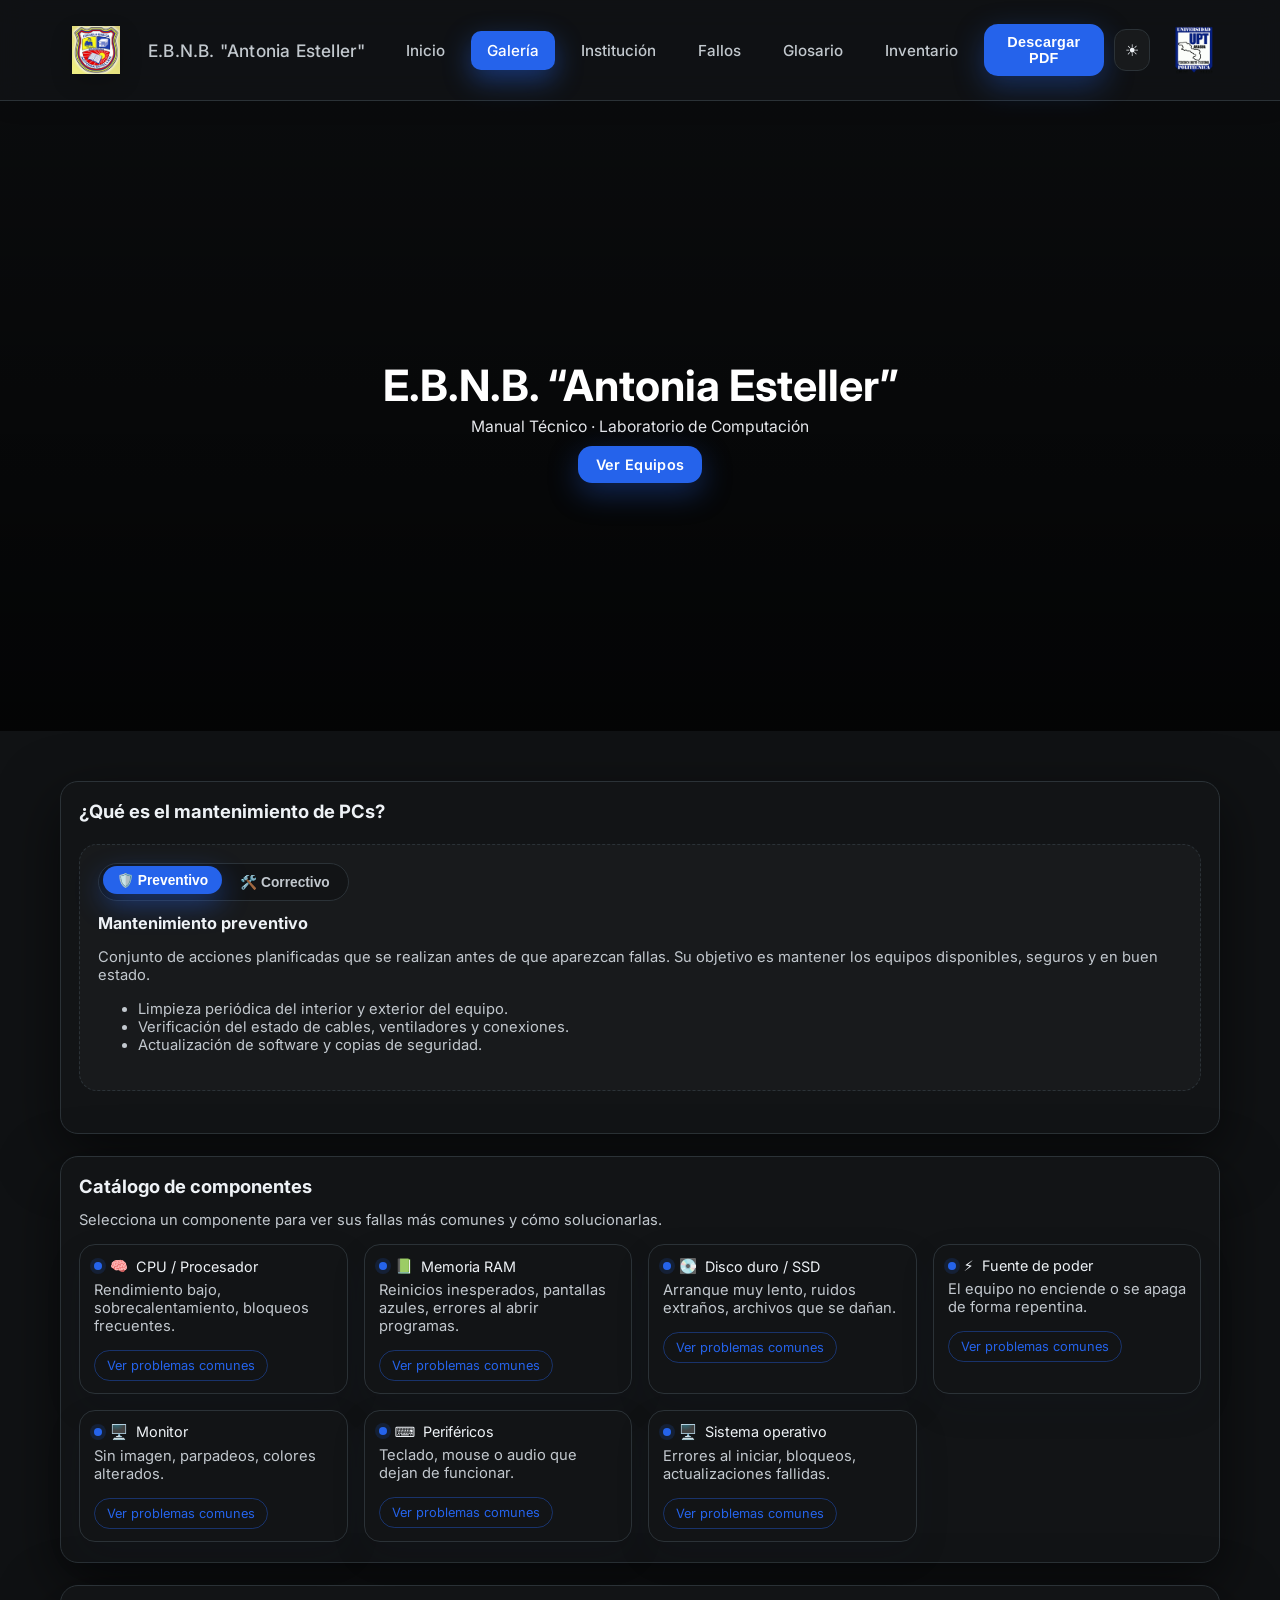
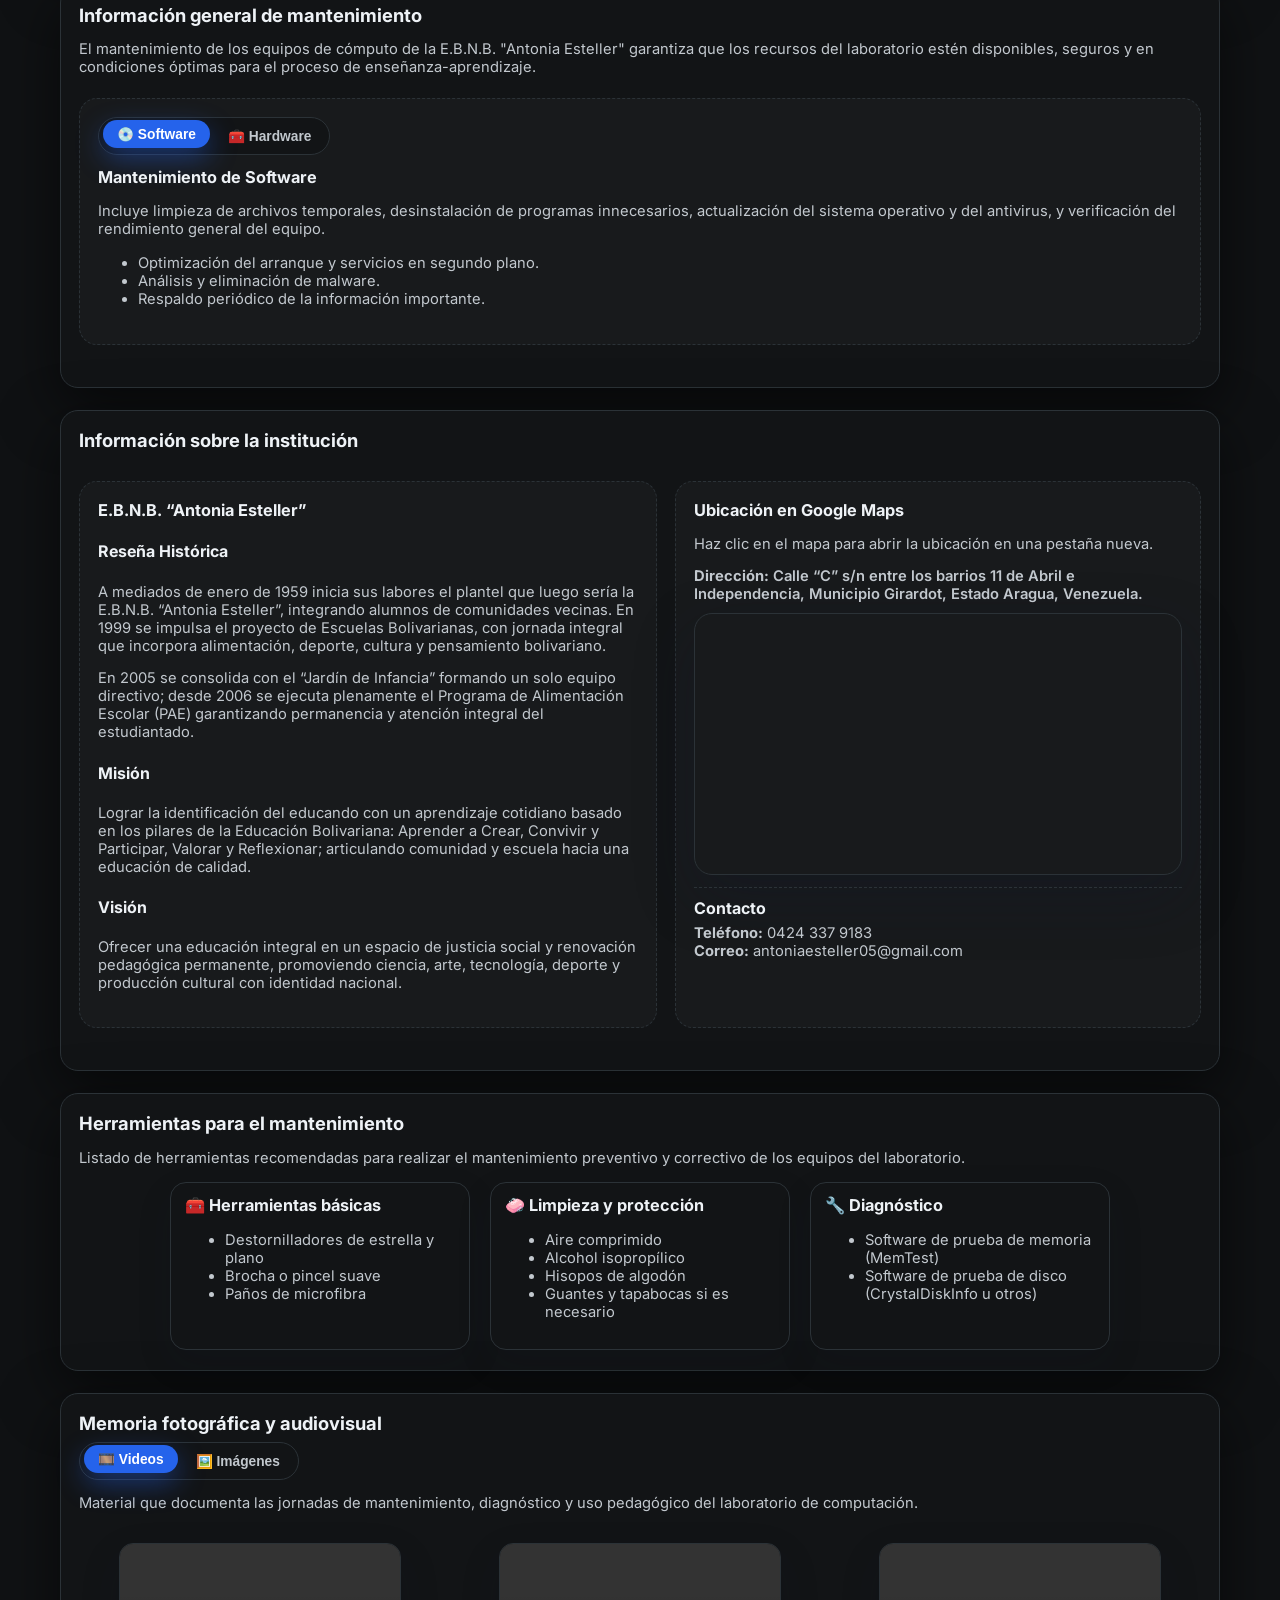
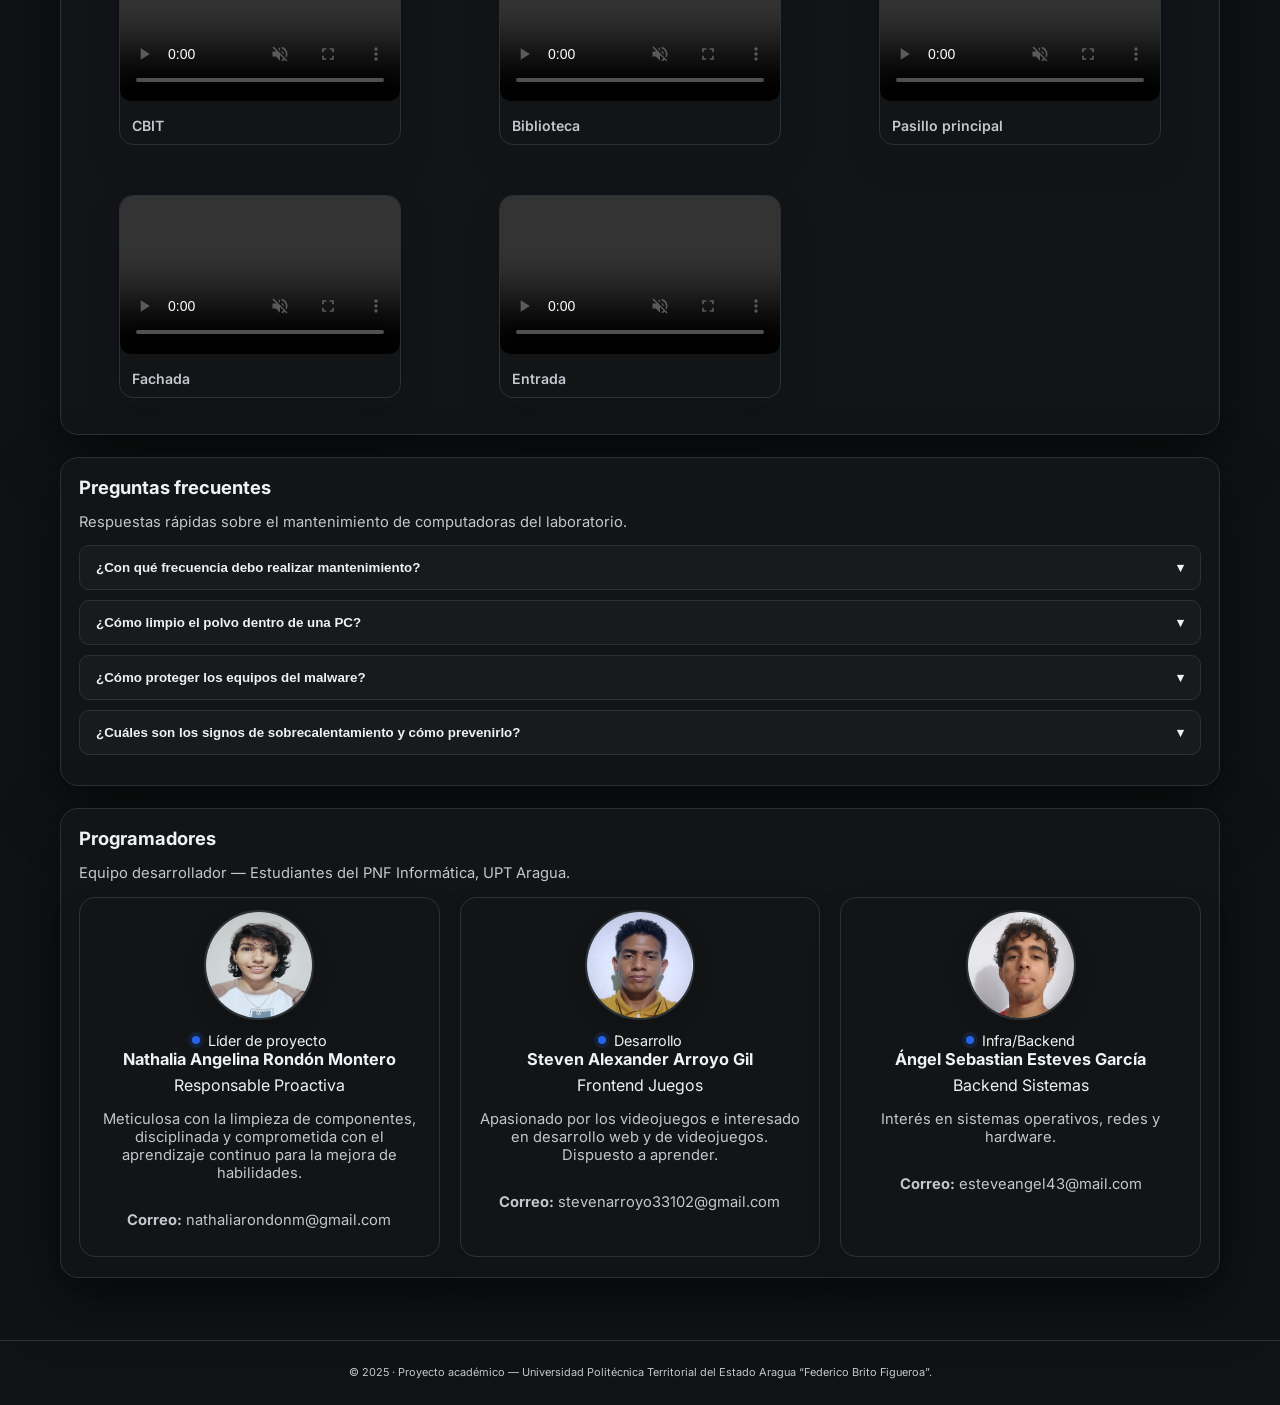
==== index.html @ 0a1c5b03 "Subida inicial desde manualfinal" ====
<!doctype html>
<html lang="es" class="dark">
<head>
  <meta charset="utf-8" />
  <meta name="viewport" content="width=device-width, initial-scale=1" />
  <title>Inicio · E.B.N.B. Antonia Esteller</title>
  <link rel="preconnect" href="https://fonts.googleapis.com">
  <link rel="preconnect" href="https://fonts.gstatic.com" crossorigin>
  <link href="https://fonts.googleapis.com/css2?family=Inter:wght@400;600;700&display=swap" rel="stylesheet">
  <link rel="stylesheet" href="./styles.css" />
  <link rel="icon" type="image/jpeg" href="fotos_videos/escudo.jpg" />
  <script type="module" src="./app.js" defer></script>
</head>
<body class="landing-page">
  <header class="header">
    <nav class="nav">
      <a class="brand" href="./index.html" id="homeBrand">
        <img id="brandLogo" src="fotos_videos/escudo.jpg" alt="Escudo E.B.N.B. Antonia Esteller" style="margin-left:-6px; height:48px;" />
        <span class="brand-name" style="padding-left:8px; white-space:nowrap;">E.B.N.B. "Antonia Esteller"</span>
      </a>
      <div class="navLinks">
        <a href="#inicio">Inicio</a>
        
        <a href="#memoria">Galería</a>
        <a href="#institucion">Institución</a>
        <a href="./fallos.html">Fallos</a>
        <a href="./glosario.html">Glosario</a>
  <a href="./pcs.html">Inventario</a>
        <button id="downloadPagePDF" class="btn">Descargar PDF</button>
  <button id="themeToggle" class="icon-btn" title="Tema">☾</button>
    <img id="uptLogo" src="fotos_videos/uptaclaro.png" alt="UPT Aragua" style="height:48px; margin-left:10px;"/>
      </div>
    </nav>
  </header>

  <main id="inicio">
    <!-- HERO con videos de fondo -->
    <section class="landing-hero">
      <video id="bgVidA" class="landing-video" autoplay muted playsinline loop></video>
      <video id="bgVidB" class="landing-video" autoplay muted playsinline loop style="opacity:0"></video>
      <div class="landing-fader" aria-hidden="true"></div>
      <div class="landing-overlay">
        <h1 class="landing-title">E.B.N.B. “Antonia Esteller”</h1>
        <p class="landing-sub">Manual Técnico · Laboratorio de Computación</p>
        <div class="landing-cta">
          <a class="btn" href="./pcs.html">Ver Equipos</a>
        </div>
      </div>
    </section>

    <div class="container">
      <!-- Concepto de mantenimiento (subido) -->
      <section class="section" id="conceptoMantenimiento">
        <h2>¿Qué es el mantenimiento de PCs?</h2>
        <div class="section inner">
          <div class="segmented" id="maintTabs">
            <button class="active" data-type="preventivo">🛡️ Preventivo</button>
            <button data-type="correctivo">🛠️ Correctivo</button>
          </div>
          <div id="maintContent" class="fade-panel"></div>
        </div>
      </section>

      <!-- Catálogo de componentes -->
      <section class="section" id="catalogo">
        <h2>Catálogo de componentes</h2>
        <p class="muted">Selecciona un componente para ver sus fallas más comunes y cómo solucionarlas.</p>
        <div id="componentGuideList" class="gallery-grid"></div>
      </section>

      <!-- Información general + Software / Hardware -->
      <section class="section" id="infoMantenimiento">
        <h2>Información general de mantenimiento</h2>
        <p>El mantenimiento de los equipos de cómputo de la E.B.N.B. "Antonia Esteller" garantiza que los recursos del laboratorio estén disponibles, seguros y en condiciones óptimas para el proceso de enseñanza-aprendizaje.</p>
        <div class="section inner">
          <div class="segmented" id="hwSwTabs">
            <button class="active" data-type="software">💿 Software</button>
            <button data-type="hardware">🧰 Hardware</button>
          </div>
          <div id="hwSwContent" class="fade-panel"></div>
        </div>
      </section>

      <!-- Información institucional + mapa -->
      <section class="section" id="institucion">
        <h2>Información sobre la institución</h2>
        <div class="columns">
          <div class="section inner">
            <h3>E.B.N.B. “Antonia Esteller”</h3>
            <h4>Reseña Histórica</h4>
            <p>A mediados de enero de 1959 inicia sus labores el plantel que luego sería la E.B.N.B. “Antonia Esteller”, integrando alumnos de comunidades vecinas. En 1999 se impulsa el proyecto de Escuelas Bolivarianas, con jornada integral que incorpora alimentación, deporte, cultura y pensamiento bolivariano.</p>
            <p>En 2005 se consolida con el “Jardín de Infancia” formando un solo equipo directivo; desde 2006 se ejecuta plenamente el Programa de Alimentación Escolar (PAE) garantizando permanencia y atención integral del estudiantado.</p>
            <h4>Misión</h4>
            <p>Lograr la identificación del educando con un aprendizaje cotidiano basado en los pilares de la Educación Bolivariana: Aprender a Crear, Convivir y Participar, Valorar y Reflexionar; articulando comunidad y escuela hacia una educación de calidad.</p>
            <h4>Visión</h4>
            <p>Ofrecer una educación integral en un espacio de justicia social y renovación pedagógica permanente, promoviendo ciencia, arte, tecnología, deporte y producción cultural con identidad nacional.</p>
          </div>
          <div class="section inner">
            <h3>Ubicación en Google Maps</h3>
            <p class="muted">Haz clic en el mapa para abrir la ubicación en una pestaña nueva.</p>
            <p class="address"><strong>Dirección:</strong> Calle “C” s/n entre los barrios 11 de Abril e Independencia, Municipio Girardot, Estado Aragua, Venezuela.</p>
            <div class="map-wrapper">
              <!-- Embed search for the literal place name to avoid needing a pb parameter -->
              <a href="https://www.google.com/maps/search/?api=1&query=EBNB+Antonia+Esteller" target="_blank" rel="noopener">
                <iframe
                  class="map-iframe"
                  loading="lazy"
                  referrerpolicy="no-referrer-when-downgrade"
                  src="https://www.google.com/maps?q=EBNB+Antonia+Esteller&output=embed&hl=es">
                </iframe>
              </a>
            </div>
            <div class="contact">
              <h4>Contacto</h4>
              <p><strong>Teléfono:</strong> <a href="tel:+584243379183">0424 337 9183</a></p>
              <p><strong>Correo:</strong> <a href="mailto:antoniaesteller05@gmail.com">antoniaesteller05@gmail.com</a></p>
            </div>
          </div>
        </div>
      </section>

      <!-- Herramientas -->
      <section class="section" id="toolsSection">
        <h2>Herramientas para el mantenimiento</h2>
        <p class="muted">Listado de herramientas recomendadas para realizar el mantenimiento preventivo y correctivo de los equipos del laboratorio.</p>
        <div id="toolsContent" class="tools-grid"></div>
      </section>

      <!-- Memoria fotográfica -->
      <section class="section" id="memoria">
        <h2>Memoria fotográfica y audiovisual</h2>
        <div class="segmented" id="mediaToggle">
          <button class="active" data-type="videos">🎞️ Videos</button>
          <button data-type="imagenes">🖼️ Imágenes</button>
        </div>
        <p class="muted" id="videosIntro">Material que documenta las jornadas de mantenimiento, diagnóstico y uso pedagógico del laboratorio de computación.</p>
        <div id="mediaContent" class="fade-panel">
          <div class="video-gallery" id="videoGallery"></div>
          <div class="gallery-grid" id="imageGallery" style="display:none"></div>
        </div>
      </section>

      <!-- Preguntas frecuentes -->
      <section class="section" id="faq">
        <h2>Preguntas frecuentes</h2>
        <p class="muted">Respuestas rápidas sobre el mantenimiento de computadoras del laboratorio.</p>
        <div id="faqList" class="faq"></div>
      </section>

      <!-- Programadores (al final, tarjetas con espacio para foto) -->
      <section class="section" id="programadores">
        <h2>Programadores</h2>
        <p class="muted">Equipo desarrollador — Estudiantes del PNF Informática, UPT Aragua.</p>
        <div class="dev-grid">
          <article class="card dev-card">
            <figure class="dev-photo"><img src="fotos_videos/nathalia.png" alt="Foto Nathalia Angelina Rondón Montero" /></figure>
            <div class="kv"><span class="dot"></span><span>Líder de proyecto</span></div>
            <h3>Nathalia Angelina Rondón Montero</h3>
            <div class="meta">
              <span class="tag">Responsable</span>
              <span class="tag">Proactiva</span>
            </div>
            <p class="muted">Meticulosa con la limpieza de componentes, disciplinada y comprometida con el aprendizaje continuo para la mejora de habilidades.</p>
            <p class="muted"><strong>Correo:</strong> nathaliarondonm@gmail.com</p>
          </article>

          <article class="card dev-card">
            <figure class="dev-photo"><img src="fotos_videos/steven.png" alt="Foto Steven Alexander Arroyo Gil" /></figure>
            <div class="kv"><span class="dot"></span><span>Desarrollo</span></div>
            <h3>Steven Alexander Arroyo Gil</h3>
            <div class="meta">
              <span class="tag">Frontend</span>
              <span class="tag">Juegos</span>
            </div>
            <p class="muted">Apasionado por los videojuegos e interesado en desarrollo web y de videojuegos. Dispuesto a aprender.</p>
            <p class="muted"><strong>Correo:</strong> stevenarroyo33102@gmail.com</p>
          </article>

          <article class="card dev-card">
            <figure class="dev-photo"><img src="fotos_videos/angel.png" alt="Foto Ángel Sebastian Esteves García" /></figure>
            <div class="kv"><span class="dot"></span><span>Infra/Backend</span></div>
            <h3>Ángel Sebastian Esteves García</h3>
            <div class="meta">
              <span class="tag">Backend</span>
              <span class="tag">Sistemas</span>
            </div>
            <p class="muted">Interés en sistemas operativos, redes y hardware.</p>
            <p class="muted"><strong>Correo:</strong> esteveangel43@mail.com</p>
          </article>
        </div>
      </section>
    </div>
  </main>

  <footer class="footer">
    <small>© 2025 · Proyecto académico — Universidad Politécnica Territorial del Estado Aragua “Federico Brito Figueroa”.</small>
  </footer>
</body>
</html>
---- styles.css ----
/* Estilos base inspirados en el diseño existente del proyecto */
:root{
  --bg:#ffffff; /* fondo principal blanco puro */
  --surface:#ffffff;
  --surface-2:#f5f7fa; /* paneles secundarios muy suaves */
  --text:#1a1d21;
  --muted:#5f6368;
  --border:#e3e5e8;
  --accent:#2563eb; /* azul de botones */
  --accent-hover:#1d4ed8; /* hover azul profundo */
  --shadow:0 10px 35px rgba(0,0,0,.08);
}

:root.dark{
  --bg:#101214;
  --surface:#121416;
  --surface-2:#181a1c;
  --text:#eef2f6; /* texto más claro para mejor contraste */
  --muted:#c2c8ce; /* gris más claro para párrafos en oscuro */
  --border:#2b3237; /* borde ligeramente más claro */
  --shadow:0 20px 60px rgba(0,0,0,.55);
}

*{box-sizing:border-box}
html,body{height:100%}
body{
  margin:0;
  font-family:'Inter', system-ui, -apple-system, BlinkMacSystemFont, 'Segoe UI', sans-serif;
  background:var(--bg);
  color:var(--text);
}

/* Alinear anclas con header sticky */
section, main[id]{scroll-margin-top:90px;}

img{max-width:100%; display:block}
a{text-decoration:none; color:inherit}

html{
  scroll-behavior:smooth; /* desplazamiento suave al hacer clic en navegación */
}

/* Header */
.header{
  position:sticky;
  top:0;
  z-index:40;
  backdrop-filter:blur(14px);
  background:rgba(255,255,255,.9);
  border-bottom:1px solid var(--border);
  box-shadow:0 8px 20px rgba(0,0,0,.06);
}
:root.dark .header{background:rgba(16,18,20,.85);}

.nav{
  max-width:1200px;
  margin:0 auto;
  display:flex;
  align-items:center;
  gap:18px;
  padding:16px 22px; /* barra un poco más alta como en el diseño original */
  color:#e5e7eb;
}

.brand{
  display:flex;
  align-items:center;
  gap:20px; /* más espacio entre el escudo y el texto */
  font-weight:700;
  letter-spacing:.2px;
}
.brand img{
  height:56px; /* escudo */
  width:auto;
  border-radius:0; /* sin contorno redondeado */
  box-shadow:0 8px 22px rgba(0,0,0,.18); /* sin halo alrededor */
  object-fit:contain;
  background:transparent;
}
.brand-name{font-size:1.08rem;}

.navLinks{
  margin-left:auto;
  display:flex;
  align-items:center;
  gap:10px;
}

.nav a{
  padding:10px 16px; /* más aire en la navegación */
  border-radius:10px;
  color:var(--muted);
  font-weight:500;
  font-size:.95rem; /* texto de nav ligeramente más grande */
  transition:background .22s ease, color .22s ease, transform .18s ease, box-shadow .22s ease;
}
.nav a:hover{
  background:var(--surface-2);
  color:var(--text);
  transform:translateY(-2px);
  box-shadow:0 6px 18px rgba(0,0,0,.10);
}

.nav a.active{
  background:var(--accent);
  color:#fff;
  box-shadow:0 10px 28px rgba(37,99,235,.45);
}

.btn{
  background:var(--accent);
  color:#fff;
  padding:10px 18px;
  border:none;
  border-radius:14px;
  font-weight:600;
  cursor:pointer;
  font-size:.9rem;
  letter-spacing:.3px;
  box-shadow:0 10px 30px rgba(37,99,235,.35);
  transition:transform .18s ease, box-shadow .25s ease, background .22s ease;
}
.btn:hover{
  background:var(--accent-hover);
  transform:translateY(-3px);
  box-shadow:0 16px 46px rgba(37,99,235,.50);
}

.icon-btn{
  background:var(--surface-2);
  border:1px solid var(--border);
  color:var(--text);
  border-radius:12px;
  width:42px;
  height:42px;
  display:inline-flex;
  align-items:center;
  justify-content:center;
  cursor:pointer;
  font-size:1rem;
  transition:background .2s ease, transform .18s ease, box-shadow .25s ease;
}
.icon-btn:hover{
  background:var(--surface);
  transform:translateY(-2px);
  box-shadow:0 10px 24px rgba(0,0,0,.12);
}

.container{
  max-width:1200px;
  margin:0 auto;
  padding:28px 20px 40px;
}

/* HERO */
.landing-hero{
  position:relative;
  height:clamp(460px, 70vh, 680px);
  overflow:hidden;
  background:#0d0f11; /* fondo neutro oscuro para contraste sin azul saturado */
  color:#fff;
}
.landing-video{
  position:absolute;
  inset:0;
  width:100%;
  height:100%;
  object-fit:cover;
  filter:brightness(.3);
  transition:opacity .9s ease;
}
.landing-fader{
  position:absolute;
  inset:0;
  background:linear-gradient(180deg, rgba(0,0,0,.25), rgba(0,0,0,.72));
}
.landing-overlay{
  position:relative;
  z-index:10;
  height:100%;
  display:flex;
  flex-direction:column;
  align-items:center;
  justify-content:center;
  text-align:center;
  padding:0 20px;
}
.landing-title{
  font-size: clamp(1.9rem, 1.3rem + 2.6vw, 2.7rem);
  margin:0 0 6px;
}
.landing-sub{
  margin:0;
  font-size:.98rem;
  color:#e5e7eb;
}
.landing-cta{margin-top:18px;}

/* Secciones */
.section{
  background:var(--surface);
  border-radius:18px;
  border:1px solid var(--border);
  padding:18px 18px 20px;
  box-shadow:var(--shadow);
  margin:22px 0;
}
.section h2{margin:0 0 8px; font-size:1.15rem;}
.section h3{margin:0 0 6px; font-size:1.02rem;}
.section p, .section li{color:var(--muted); font-size:.92rem;}
.section.inner{box-shadow:none; border-style:dashed; background:var(--surface-2);}

.muted{color:var(--muted);}

.columns{
  display:grid;
  grid-template-columns:1.1fr 1fr;
  gap:18px;
}

/* Segmented / toggles */
.segmented{
  display:inline-flex;
  padding:4px;
  border-radius:999px;
  background:var(--surface);
  border:1px solid var(--border);
  gap:4px;
}
.segmented button{
  border:none;
  background:transparent;
  padding:6px 14px;
  border-radius:999px;
  font-weight:600;
  font-size:.86rem;
  cursor:pointer;
  color:var(--muted);
  transition:background .16s ease, color .16s ease, transform .12s ease, box-shadow .18s ease;
}
.segmented button.active{
  background:var(--accent);
  color:#fff;
  transform:translateY(-2px);
  box-shadow:0 10px 28px rgba(37,99,235,.45);
}

.fade-panel{
  margin-top:12px;
  transition:opacity .18s ease, transform .18s ease;
}

/* Grid de tarjetas */
.gallery-grid{
  display:grid;
  grid-template-columns: repeat(auto-fill, minmax(220px, 1fr));
  gap:16px;
  margin-top:12px;
}

.card, .soft{
  background:var(--surface);
  border-radius:16px;
  border:1px solid var(--border);
  padding:12px 14px;
  box-shadow:0 14px 35px rgba(15,23,42,.12);
  transition:transform .16s ease, box-shadow .2s ease, border-color .16s ease;
}
.card:hover, .soft:hover{
  transform:translateY(-4px);
  box-shadow:0 20px 45px rgba(0,0,0,.12);
  border-color:var(--accent);
}

.kv{
  display:flex;
  align-items:center;
  gap:8px;
  font-size:.9rem;
}
.kv .dot{
  width:8px; height:8px; border-radius:999px; background:var(--accent);
  box-shadow:0 0 0 4px rgba(37,99,235,.15);
}

.card .actions{margin-top:10px; display:flex; gap:8px;}
.btn-outline{
  background:transparent;
  color:var(--accent);
  border-radius:999px;
  border:1px solid rgba(37,99,235,.4);
  padding:7px 12px;
  font-size:.8rem;
  cursor:pointer;
}
.btn-outline:hover{
  background:rgba(37,99,235,.08);
}

/* Herramientas */
.tools-grid{
  display:flex;
  flex-wrap:wrap;
  justify-content:center;
  gap:20px;
  margin-top:12px;
}
.tools-grid .soft{flex:0 1 300px;}

/* Emoji para cada contenedor de herramientas (solo 3 bloques) */
/* Eliminado pseudo-elementos de emojis: ahora van dentro del título */

/* FAQs (acordeón) */
.faq{display:block; margin-top:14px}
.faq .qa{background:var(--surface-2); border:1px solid var(--border); border-radius:10px; margin-bottom:10px; overflow:hidden}
.qa-toggle{width:100%; text-align:left; padding:14px 16px; background:transparent; border:0; font-weight:700; cursor:pointer; color:var(--text)}
.qa-toggle::after{content:'▾'; float:right; transition:transform .18s ease}
.qa-toggle[aria-expanded='true']::after{transform:rotate(-180deg)}
.qa-panel{padding:0 16px 0; color:var(--muted); transition:max-height .22s ease, padding .18s ease; overflow:hidden}

/* Memoria fotográfica */
.media-toggle{
  display:flex;
  gap:8px;
  margin:8px 0 12px;
}
.media-toggle button{
  border-radius:999px;
  border:1px solid var(--border);
  background:var(--surface-2);
  padding:6px 12px;
  cursor:pointer;
  display:flex;
  align-items:center;
  gap:6px;
  font-size:.85rem;
}
.media-toggle button.active{
  background:var(--accent);
  color:#fff;
  border-color:transparent;
}
.media-card{
  background:var(--surface);
  border:1px solid var(--border);
  border-radius:14px;
  padding:10px;
  box-shadow:0 16px 40px rgba(15,23,42,.14);
  display:flex;
  flex-direction:column;
  gap:6px;
}
.media-card video,
.media-card img{
  width:100%;
  border-radius:10px;
}
.media-card figcaption{
  font-size:.88rem;
  color:var(--muted);
}

.video-gallery{
  display:grid;
  grid-template-columns:repeat(auto-fill, minmax(360px,1fr)); /* más grandes, estilo miniatura YouTube */
  gap:18px;
  margin-top:12px;
}
.video-gallery .media-card{padding:0; overflow:hidden}
.video-gallery .media-card video{aspect-ratio:16/9; object-fit:cover; display:block}
.video-gallery .media-card figcaption{padding:10px 12px; font-weight:600}

/* ocultar pie de foto en imágenes */
#imageGallery .media-card figcaption{display:none}

/* Mapa */
.map-wrapper{
  border-radius:18px;
  overflow:hidden;
  border:1px solid var(--border);
  box-shadow:0 22px 60px rgba(15,23,42,.3);
}
.map-iframe{
  width:100%;
  height:260px;
  border:0;
  display:block;
}

.address{color:var(--muted); margin:6px 0 10px; font-weight:600}
.contact{margin-top:12px; padding-top:10px; border-top:1px dashed var(--border)}
.contact h4{margin:0 0 6px}
.contact p{margin:0; color:var(--muted)}

/* Lightbox */
.lightbox-overlay{
  position:fixed; inset:0; background:rgba(0,0,0,.85);
  display:flex; align-items:center; justify-content:center;
  z-index:1000; opacity:0; pointer-events:none; transition:opacity .2s ease;
}
.lightbox-overlay.show{opacity:1; pointer-events:auto}
.lightbox-content{max-width:min(92vw,1200px); max-height:92vh;}
.lightbox-content img{width:100%; height:auto; display:block; border-radius:10px; box-shadow:0 30px 80px rgba(0,0,0,.5)}

/* Programadores */
.dev-grid{display:grid; grid-template-columns:repeat(auto-fit, minmax(280px,1fr)); gap:20px; margin-top:14px}
.dev-card{display:flex; flex-direction:column; align-items:center; text-align:center}
.dev-photo{width:110px; height:110px; border-radius:50%; background:var(--surface-2); border:2px solid var(--border); margin:0 0 12px; display:flex; align-items:center; justify-content:center; overflow:hidden; box-shadow:0 8px 24px rgba(0,0,0,.15)}
.dev-photo img{width:100%; height:100%; object-fit:cover}
.dev-card .kv{justify-content:center}

/* Footer */
.footer{
  border-top:1px solid var(--border);
  padding:22px 0 26px;
  text-align:center;
  font-size:.82rem;
  color:var(--muted);
}

/* Redesigned modal styles */
.component-box {
  display: grid;
  grid-template-columns: repeat(auto-fit, minmax(200px, 1fr));
  gap: 12px;
  margin-top: 16px;
}
.component-item {
  background: var(--surface-2);
  border: 1px solid var(--border);
  border-radius: 8px;
  padding: 12px 10px 16px;
  text-align: center;
  box-shadow: 0 4px 12px rgba(0, 0, 0, 0.1);
}
.component-item strong {
  display: block;
  font-weight: 600;
  margin-bottom: 4px;
}
.component-item .comp-model{display:block;font-size:.72rem;font-weight:600;color:var(--accent);letter-spacing:.4px;margin-bottom:4px;}
.component-item .comp-cap{display:block;font-size:.72rem;color:var(--muted);}
.component-item .comp-serial{display:block;font-size:.62rem;color:var(--muted);margin-top:4px;letter-spacing:.3px}
.component-item .comp-state{display:inline-block;margin-top:6px;padding:4px 8px;border-radius:999px;font-size:.55rem;font-weight:700;letter-spacing:.5px}
.state-b{background:#0e5f2c;color:#d9fbe4;border:1px solid #1d8645}
.state-r{background:#7a4c00;color:#ffe9c2;border:1px solid #b26e00}
.state-m{background:#7a1818;color:#ffd7d7;border:1px solid #b92626}
.state-na{background:#3a3d42;color:#d0d4da;border:1px solid #4a4e54}
.toggle-buttons {
  display: flex;
  justify-content: center;
  gap: 10px;
  margin-top: 12px;
}
.toggle-buttons .btn-outline {
  padding: 6px 12px;
  font-size: 0.9rem;
  cursor: pointer;
}

/* Responsivo */
@media (max-width:860px){
  .nav{padding-inline:14px;}
  .navLinks{gap:6px;}
  .nav a{display:none;} /* navegación compacta básica */
  .columns{grid-template-columns:1fr;}
  .landing-hero{height:320px;}
}

/* PCs page styles */
.pc-grid{display:grid; grid-template-columns:repeat(auto-fit,minmax(240px,1fr)); gap:16px; margin-top:12px}
.pc-card{cursor:pointer}
.pc-head{display:flex; align-items:center; justify-content:space-between; gap:12px}
.pc-actions{display:flex; gap:8px}
.maint-badge{background:#ffe9e9; color:#7a1f1f; padding:6px 10px; border-radius:999px; font-weight:700; font-size:.83rem}
.pc-body{margin-top:10px}
.pc-body ul{margin:8px 0 0 18px}
.cmd-block{background:var(--surface-2); border:1px solid var(--border); padding:10px; border-radius:8px; white-space:pre-wrap; font-family:monospace; font-size:.86rem; margin-top:8px}

/* Modal / detail card for PC */
.pc-detail-overlay{position:fixed; inset:0; display:flex; align-items:center; justify-content:center; background:rgba(0,0,0,.6); z-index:1200; opacity:0; pointer-events:none; transition:opacity .18s ease}
.pc-detail-overlay.show{opacity:1; pointer-events:auto}
.pc-detail-card{width:min(820px,94%); max-height:88vh; overflow:auto; background:var(--surface); border-radius:12px; padding:18px; border:1px solid var(--border); box-shadow:0 30px 80px rgba(0,0,0,.45)}
.pc-detail-close{float:right}
.pc-detail-card h3{margin-top:0}
.detail-header{display:flex; align-items:center; justify-content:space-between; gap:12px; margin-bottom:10px}
.detail-header .title-row{display:flex; align-items:center; gap:10px}
.chip{display:inline-block; background:var(--surface-2); border:1px solid var(--border); border-radius:999px; padding:4px 10px; font-size:.75rem; font-weight:700; color:var(--muted)}
.detail-tabs{margin:6px 0 10px}
.detail-grid{display:grid; grid-template-columns:2fr 1fr; gap:16px; align-items:start}
.detail-summary{background:var(--surface-2); border:1px solid var(--border); border-radius:14px; padding:12px 12px 14px; box-shadow:0 14px 35px rgba(0,0,0,.10); max-height:420px; overflow:auto}
.summary-card h4{margin:0 0 8px; font-size:.85rem}
.summary-list{list-style:none; margin:0 0 10px; padding:0; font-size:.7rem; line-height:1.25}
.summary-list li{margin:4px 0}
.summary-sw{list-style:none; margin:0; padding:0; display:grid; grid-template-columns:repeat(auto-fill,minmax(120px,1fr)); gap:6px; font-size:.62rem}
.summary-sw li{background:var(--surface); border:1px solid var(--border); border-radius:8px; padding:6px 6px; display:flex; flex-direction:column; gap:2px}
.detail-pane .soft{margin:0}
@media(max-width:760px){.detail-grid{grid-template-columns:1fr}.detail-summary{order:-1;max-height:none}}

/* Glossary page */
.glossary-wrapper{max-width:1100px;margin:0 auto;padding:10px 0}
.glossary-search{display:flex;flex-wrap:wrap;gap:10px;align-items:center;margin:10px 0 16px}
.glossary-search input{flex:1;min-width:220px;padding:10px 14px;border:1px solid var(--border);border-radius:10px;background:var(--surface-2);color:var(--text);font-size:.9rem}
.glossary-search input:focus{outline:2px solid var(--accent);outline-offset:2px}
.letter-bar{display:flex;flex-wrap:wrap;gap:6px;margin:6px 0 4px}
.letter-bar button{background:var(--surface-2);border:1px solid var(--border);border-radius:8px;padding:6px 10px;font-size:.75rem;font-weight:600;cursor:pointer;min-width:34px}
.letter-bar button.active{background:var(--accent);color:#fff;border-color:var(--accent);box-shadow:0 8px 24px rgba(37,99,235,.35)}
.letter-bar button.disabled{opacity:.35;cursor:not-allowed}
.glossary-list{display:grid;grid-template-columns:repeat(auto-fit,minmax(260px,1fr));gap:16px;margin-top:16px}
.glossary-entry{background:var(--surface);border:1px solid var(--border);border-radius:14px;padding:14px 16px;display:flex;flex-direction:column;gap:8px;box-shadow:0 14px 35px rgba(15,23,42,.12);transition:transform .16s ease, box-shadow .25s ease}
.glossary-entry:hover{transform:translateY(-3px);box-shadow:0 20px 50px rgba(0,0,0,.18);border-color:var(--accent)}
.glossary-term{font-weight:700;font-size:.95rem;margin:0;display:flex;align-items:center;gap:8px}
.glossary-term .badge{background:var(--accent);color:#fff;font-size:.65rem;font-weight:600;padding:4px 6px;border-radius:6px}
.glossary-def{margin:0;font-size:.82rem;color:var(--muted);line-height:1.4}
.no-results{margin-top:20px;text-align:center;font-size:.9rem;color:var(--muted)}

@media (max-width:700px){
  .glossary-list{grid-template-columns:repeat(auto-fit,minmax(200px,1fr))}
}

/* Fallos (problemas) page */
.fault-layout{display:grid;grid-template-columns:280px 1fr;gap:26px;align-items:start}
@media(max-width:980px){.fault-layout{grid-template-columns:220px 1fr}}
@media(max-width:760px){.fault-layout{grid-template-columns:1fr;}
  .fault-left{order:2}
  .fault-center{order:1}
}
.fault-left{position:sticky;top:100px;align-self:start;display:flex;flex-direction:column;gap:18px}
.component-nav{background:var(--surface);border:1px solid var(--border);border-radius:16px;padding:14px 12px;box-shadow:var(--shadow);max-height:60vh;overflow:auto}
.component-nav h3{margin:0 0 10px;font-size:.9rem;text-transform:uppercase;letter-spacing:.5px;color:var(--muted)}
.component-nav ul{list-style:none;margin:0;padding:0;display:flex;flex-direction:column;gap:6px}
.component-nav button{width:100%;text-align:left;border:1px solid var(--border);background:var(--surface-2);padding:8px 10px;border-radius:10px;font-size:.8rem;font-weight:600;cursor:pointer;display:flex;align-items:center;gap:8px;transition:background .16s ease, color .16s ease, border-color .18s ease}
.component-nav button .dot{width:8px;height:8px;border-radius:50%;background:var(--accent)}
.component-nav button:hover{background:var(--surface);}
.component-nav button.active{background:var(--accent);color:#fff;border-color:var(--accent);box-shadow:0 10px 30px rgba(37,99,235,.4)}
.problem-list{background:var(--surface);border:1px solid var(--border);border-radius:16px;padding:14px 14px;box-shadow:var(--shadow);max-height:40vh;overflow:auto}
.problem-list h4{margin:0 0 8px;font-size:.85rem;text-transform:uppercase;letter-spacing:.5px;color:var(--muted)}
.problem-list ul{list-style:none;margin:0;padding:0;display:flex;flex-direction:column;gap:6px}
.problem-list li button{width:100%;text-align:left;background:var(--surface-2);border:1px solid var(--border);padding:8px 10px;border-radius:10px;font-size:.75rem;font-weight:600;cursor:pointer;display:block;transition:background .16s ease, border-color .16s ease}
.problem-list li button:hover{background:var(--surface);}
.problem-list li button.active{background:var(--accent);color:#fff;border-color:var(--accent)}

.fault-center{background:var(--surface);border:1px solid var(--border);border-radius:20px;padding:28px 30px;box-shadow:var(--shadow);min-height:480px}
.fault-center header{margin-bottom:24px}
.fault-center h2{margin:0 0 4px;font-size:1.3rem}
.fault-center .problem-meta{font-size:.8rem;color:var(--muted);display:flex;gap:10px;flex-wrap:wrap}
.fault-section{margin:0 0 26px}
.fault-section h3{margin:0 0 10px;font-size:1rem;position:relative;padding-left:28px}
.fault-section h3:before{content:"";position:absolute;left:6px;top:6px;width:14px;height:14px;border-radius:4px;background:var(--accent);box-shadow:0 0 0 4px rgba(37,99,235,.25)}
.fault-section p, .fault-section li{font-size:.88rem;line-height:1.55;color:var(--muted)}
.component-nav button, .problem-list li button{color:var(--text)}
html.dark .fault-section p, html.dark .fault-section li{color:var(--text)}
html.dark .component-nav button, html.dark .problem-list li button{color:var(--text)}
.fault-section ul{margin:10px 0 0 20px}
.fault-tips{background:var(--surface-2);border:1px solid var(--border);border-radius:14px;padding:14px 16px;margin-top:8px}
.fault-tips h4{margin:0 0 6px;font-size:.85rem;text-transform:uppercase;letter-spacing:.5px;color:var(--muted)}
.badge-inline{display:inline-block;background:var(--accent);color:#fff;font-size:.65rem;font-weight:700;padding:4px 8px;border-radius:999px;margin-right:6px}
.code-inline{font-family:monospace;background:var(--surface-2);padding:3px 6px;border-radius:6px;font-size:.75rem}
.wide-block{background:var(--surface-2);border:1px solid var(--border);border-radius:12px;padding:14px 16px;margin:12px 0;font-size:.8rem;white-space:pre-wrap;font-family:monospace}

/* Animations for selection */
@keyframes fadeIn{from{opacity:0;transform:translateY(6px)}to{opacity:1;transform:translateY(0)}}
@keyframes slideIn{from{opacity:0;transform:translateX(12px)}to{opacity:1;transform:translateX(0)}}
.animate-fade{animation:fadeIn .35s ease}
.animate-slide{animation:slideIn .35s ease}

@media(max-width:680px){
  .fault-center{padding:20px 18px}
  .fault-section h3{padding-left:24px}
}
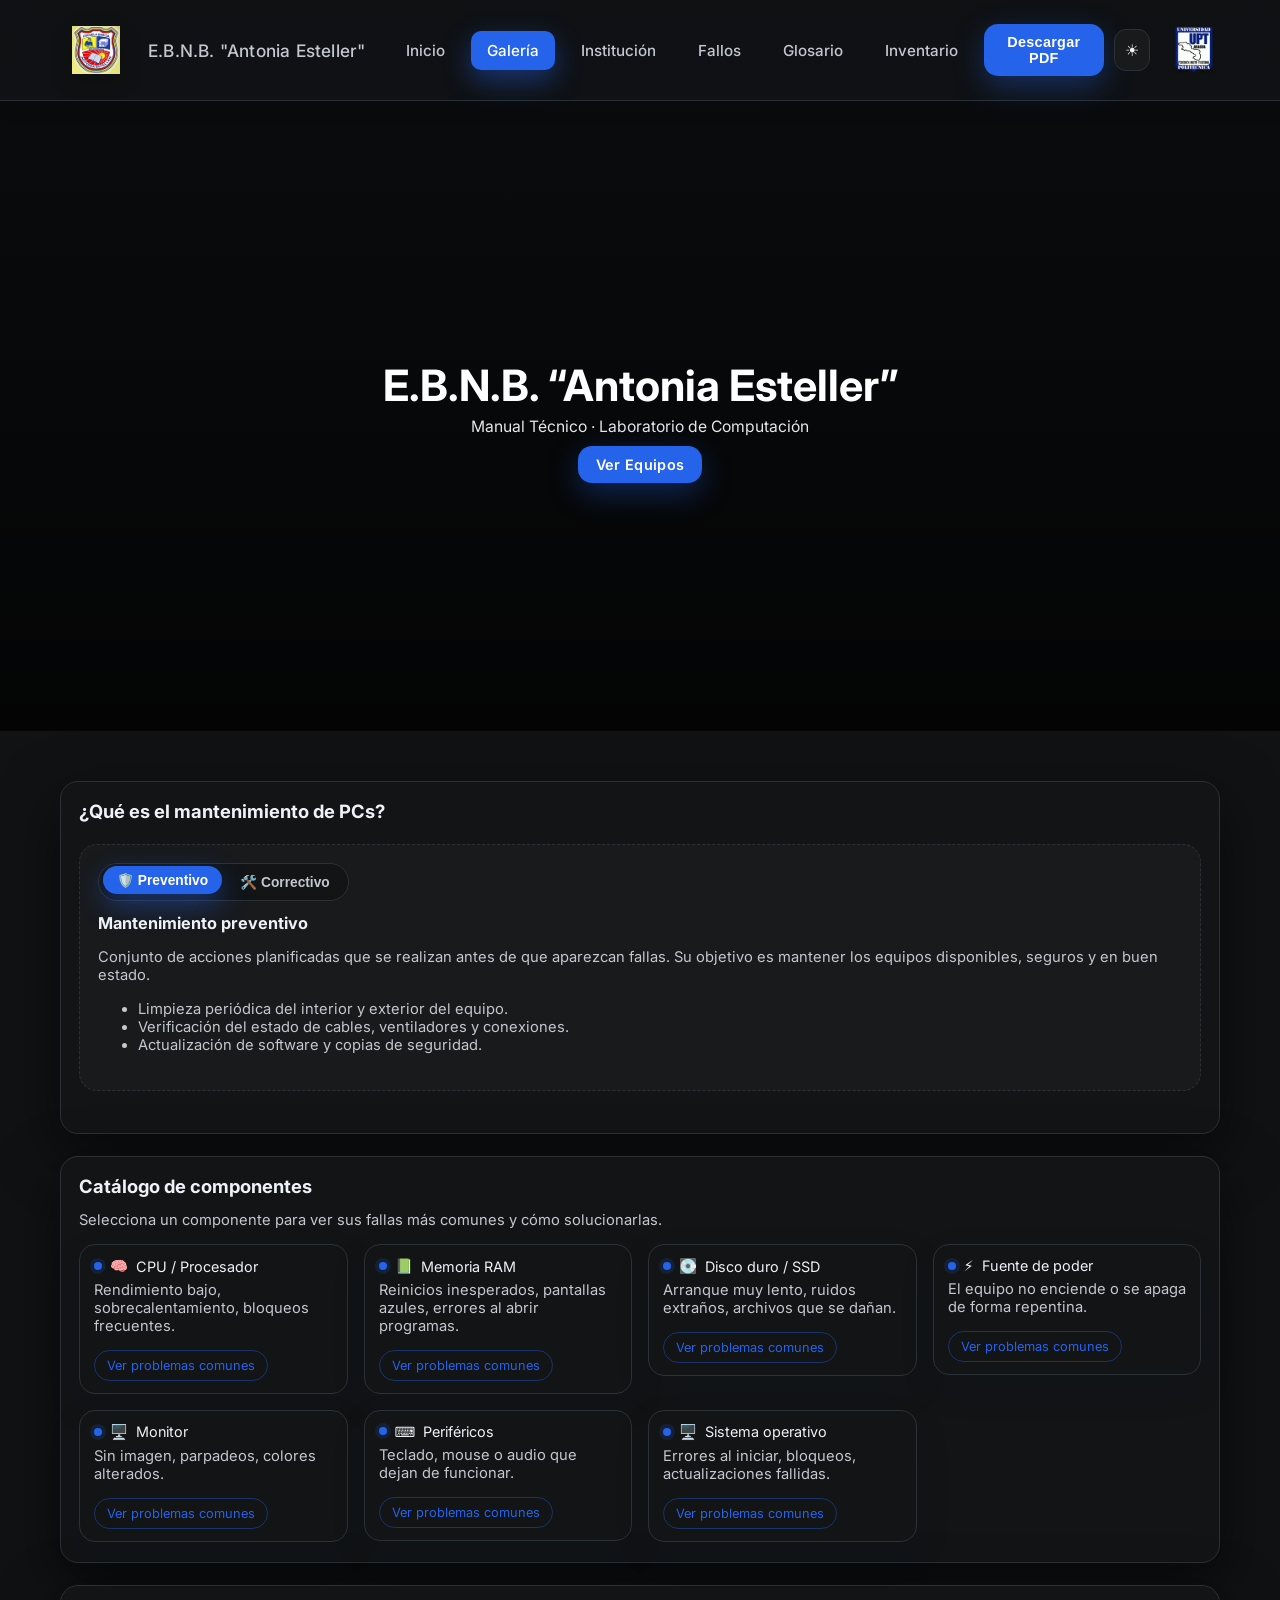
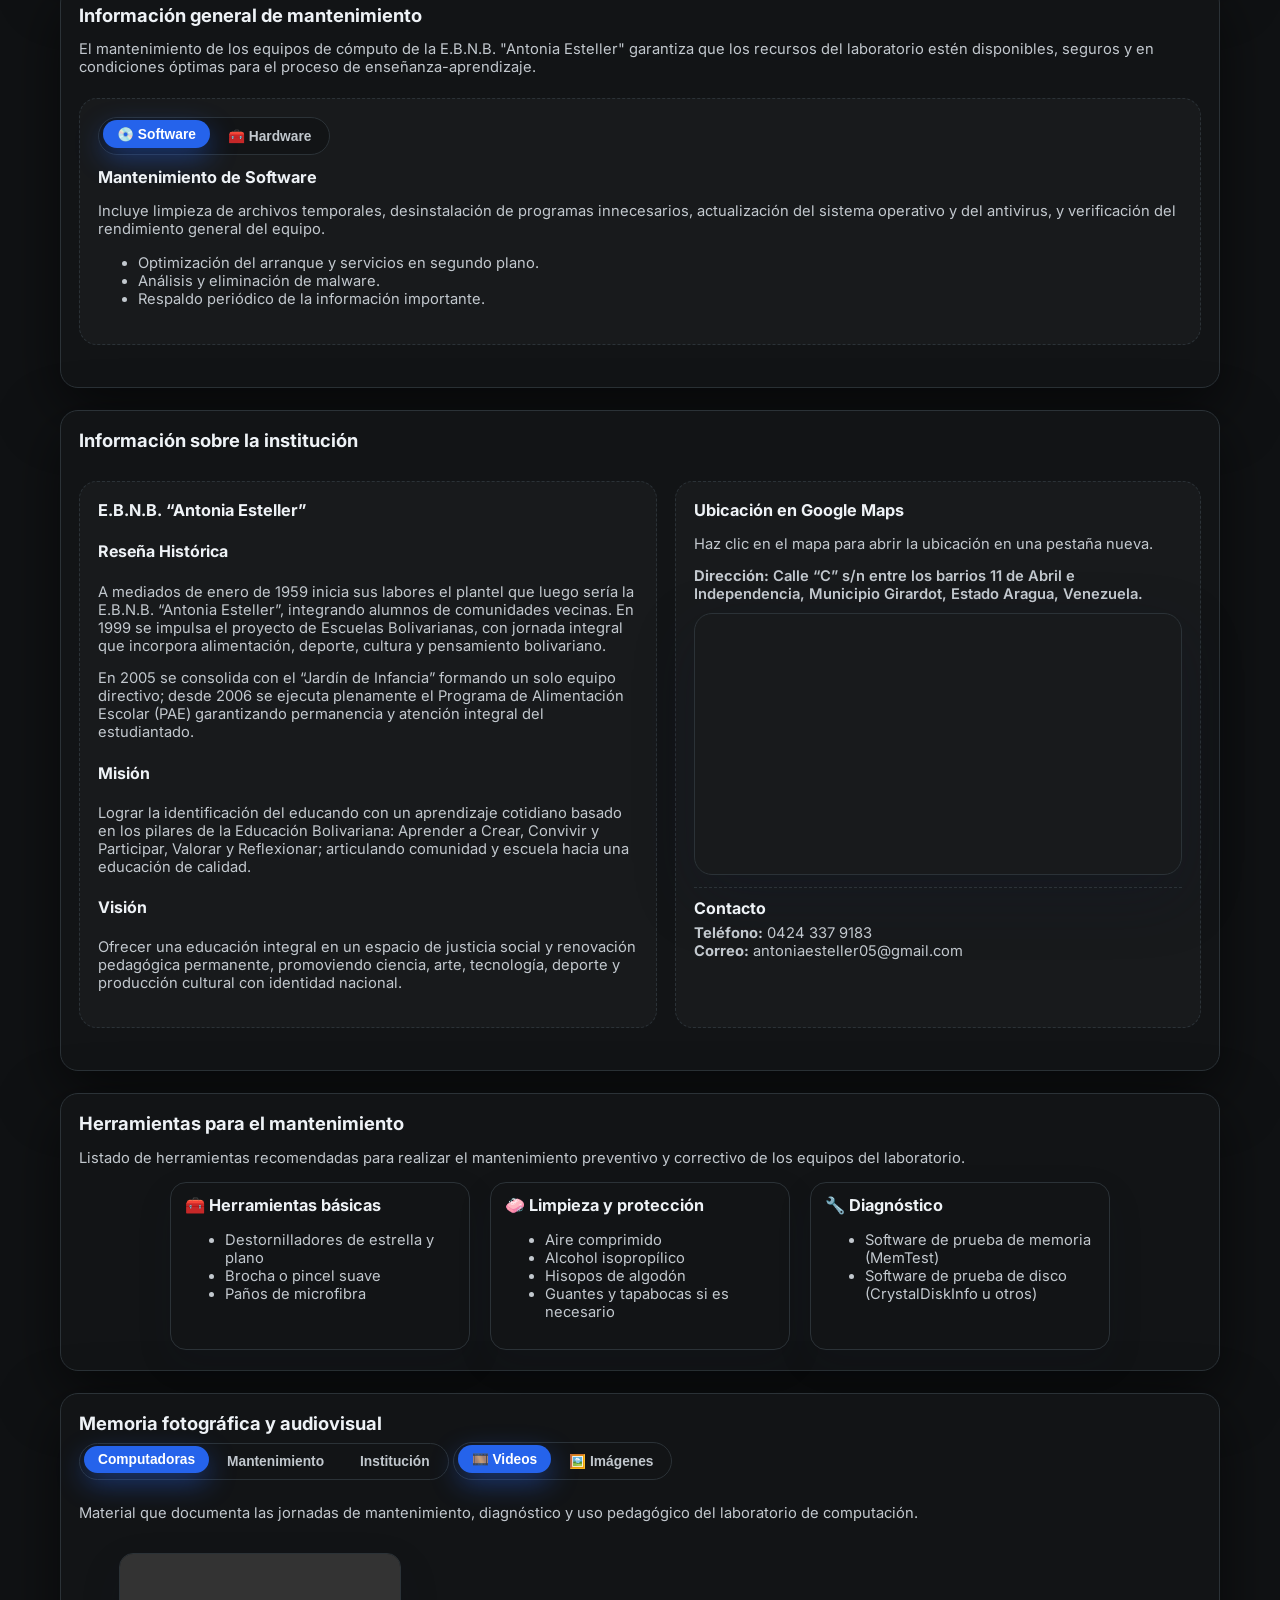
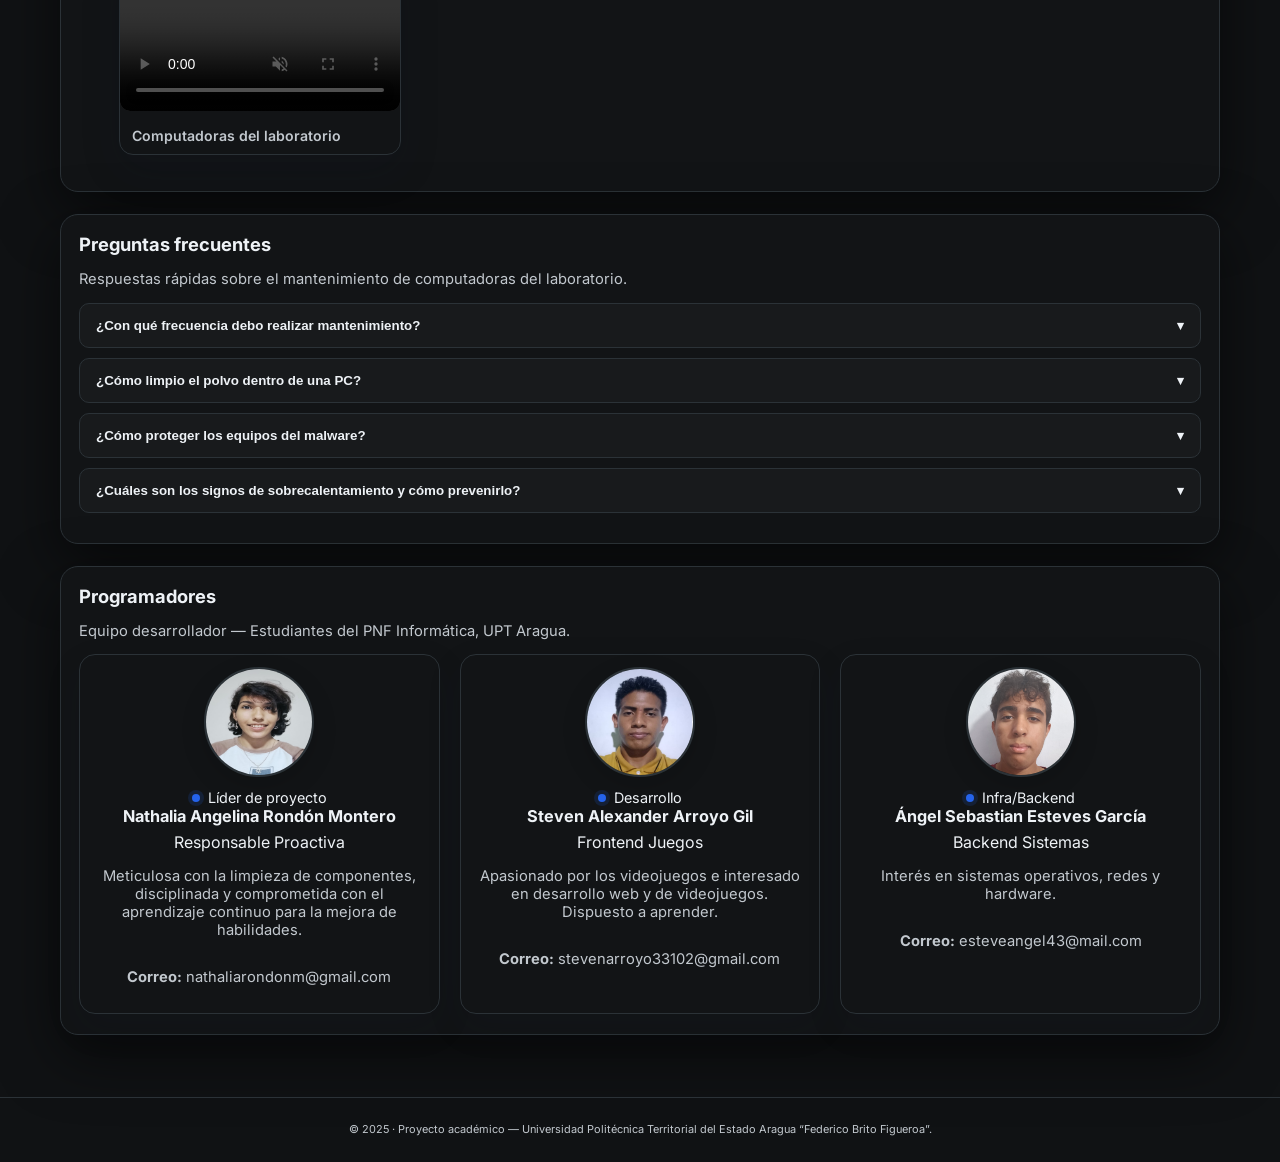
==== commit 24319029: "Restaura cambios del sitio" ====
--- a/index.html
+++ b/index.html
@@ -129,6 +129,12 @@
       <!-- Memoria fotográfica -->
       <section class="section" id="memoria">
         <h2>Memoria fotográfica y audiovisual</h2>
+        <div class="segmented" id="mediaCategoryToggle" style="margin-bottom:10px;">
+          <button class="active" data-category="computadoras">Computadoras</button>
+          <button data-category="mantenimiento">Mantenimiento</button>
+          <button data-category="perifericos">Periféricos</button>
+          <button data-category="institucion">Institución</button>
+        </div>
         <div class="segmented" id="mediaToggle">
           <button class="active" data-type="videos">🎞️ Videos</button>
           <button data-type="imagenes">🖼️ Imágenes</button>
@@ -177,7 +183,7 @@
           </article>
 
           <article class="card dev-card">
-            <figure class="dev-photo"><img src="fotos_videos/angel.png" alt="Foto Ángel Sebastian Esteves García" /></figure>
+            <figure class="dev-photo"><img src="fotos_videos/angel.jpg" alt="Foto Ángel Sebastian Esteves García" /></figure>
             <div class="kv"><span class="dot"></span><span>Infra/Backend</span></div>
             <h3>Ángel Sebastian Esteves García</h3>
             <div class="meta">
--- a/styles.css
+++ b/styles.css
@@ -231,12 +231,26 @@
   border:none;
   background:transparent;
   padding:6px 14px;
+  max-width:220px;
   border-radius:999px;
   font-weight:600;
   font-size:.86rem;
   cursor:pointer;
   color:var(--muted);
+  overflow:hidden;
+  white-space:nowrap;
   transition:background .16s ease, color .16s ease, transform .12s ease, box-shadow .18s ease;
+}
+.segmented button.pill-hidden{
+  opacity:0;
+  transform:translateY(-6px) scale(.92);
+  max-width:0;
+  padding-left:0;
+  padding-right:0;
+  margin-left:0;
+  margin-right:0;
+  border-width:0;
+  pointer-events:none;
 }
 .segmented button.active{
   background:var(--accent);
@@ -256,6 +270,7 @@
   grid-template-columns: repeat(auto-fill, minmax(220px, 1fr));
   gap:16px;
   margin-top:12px;
+  align-items:start;
 }
 
 .card, .soft{
@@ -349,6 +364,7 @@
   display:flex;
   flex-direction:column;
   gap:6px;
+  align-self:start;
 }
 .media-card video,
 .media-card img{
@@ -370,8 +386,20 @@
 .video-gallery .media-card video{aspect-ratio:16/9; object-fit:cover; display:block}
 .video-gallery .media-card figcaption{padding:10px 12px; font-weight:600}
 
-/* ocultar pie de foto en imágenes */
-#imageGallery .media-card figcaption{display:none}
+/* Pie de foto para imágenes */
+#imageGallery .media-card img{
+  aspect-ratio:4/3;
+  object-fit:cover;
+}
+
+#imageGallery .media-card figcaption{
+  display:block;
+  font-weight:600;
+  text-align:center;
+  padding-top:4px;
+  min-height:2.4em;
+  line-height:1.2;
+}
 
 /* Mapa */
 .map-wrapper{
@@ -399,8 +427,23 @@
   z-index:1000; opacity:0; pointer-events:none; transition:opacity .2s ease;
 }
 .lightbox-overlay.show{opacity:1; pointer-events:auto}
-.lightbox-content{max-width:min(92vw,1200px); max-height:92vh;}
-.lightbox-content img{width:100%; height:auto; display:block; border-radius:10px; box-shadow:0 30px 80px rgba(0,0,0,.5)}
+.lightbox-content{
+  width:min(92vw,1200px);
+  height:92vh;
+  display:flex;
+  align-items:center;
+  justify-content:center;
+}
+.lightbox-content img{
+  max-width:100%;
+  max-height:100%;
+  width:auto;
+  height:auto;
+  object-fit:contain;
+  display:block;
+  border-radius:10px;
+  box-shadow:0 30px 80px rgba(0,0,0,.5)
+}
 
 /* Programadores */
 .dev-grid{display:grid; grid-template-columns:repeat(auto-fit, minmax(280px,1fr)); gap:20px; margin-top:14px}
